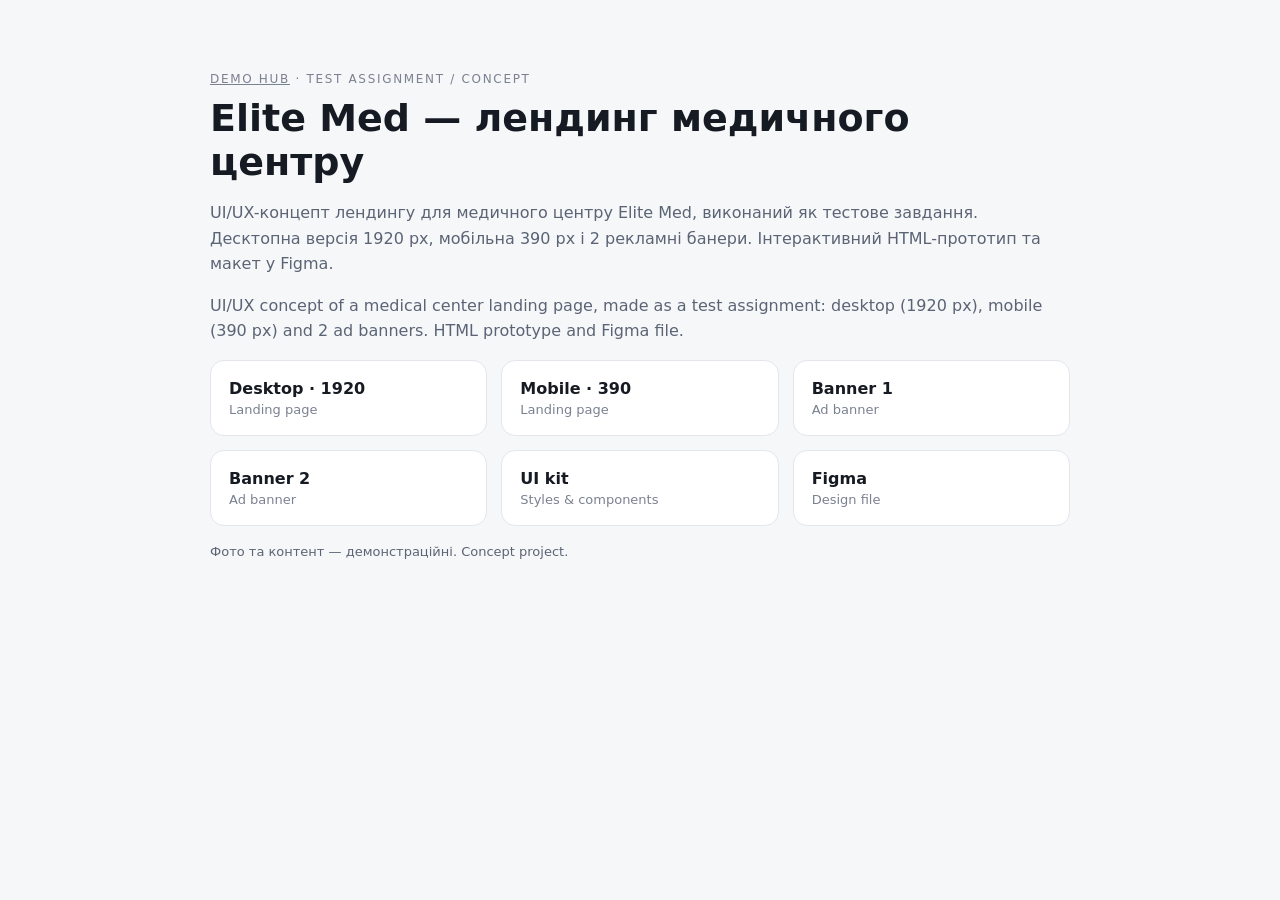
==== elite-med/index.html @ f40508cf "Add Elite Med landing concept (test assignment) + hub card" ====
<!doctype html><html lang="uk"><head><meta charset="utf-8"><meta name="viewport" content="width=device-width,initial-scale=1"><meta name="robots" content="noindex, nofollow"><title>Elite Med — Landing concept · Ramelia Agency</title>
<style>body{margin:0;font-family:system-ui,-apple-system,"Segoe UI",sans-serif;background:#f6f7f9;color:#161a22}.w{max-width:860px;margin:0 auto;padding:72px 24px}.k{letter-spacing:.14em;text-transform:uppercase;font-size:12px;color:#7a8191}h1{font-size:38px;margin:10px 0 14px}p{color:#5b6475;line-height:1.6}ul{list-style:none;padding:0;display:grid;grid-template-columns:repeat(auto-fill,minmax(220px,1fr));gap:14px}a.b{display:block;background:#fff;border:1px solid #e3e6eb;border-radius:14px;padding:18px;color:#161a22;text-decoration:none;font-weight:600}a.b span{display:block;font-weight:400;color:#7a8191;font-size:13px;margin-top:4px}a.b:hover{border-color:#2f6fed}</style></head><body><div class="w">
<div class="k"><a href="/" style="color:inherit">Demo Hub</a> · Test assignment / Concept</div><h1>Elite Med — лендинг медичного центру</h1>
<p>UI/UX-концепт лендингу для медичного центру Elite Med, виконаний як тестове завдання. Десктопна версія 1920 px, мобільна 390 px і 2 рекламні банери. Інтерактивний HTML-прототип та макет у Figma.</p>
<p lang="en">UI/UX concept of a medical center landing page, made as a test assignment: desktop (1920 px), mobile (390 px) and 2 ad banners. HTML prototype and Figma file.</p>
<ul>
<li><a class="b" href="landing-desktop.html">Desktop · 1920<span>Landing page</span></a></li>
<li><a class="b" href="landing-mobile.html">Mobile · 390<span>Landing page</span></a></li>
<li><a class="b" href="banner-1.html">Banner 1<span>Ad banner</span></a></li>
<li><a class="b" href="banner-2.html">Banner 2<span>Ad banner</span></a></li>
<li><a class="b" href="styles-components.html">UI kit<span>Styles &amp; components</span></a></li>
<li><a class="b" href="https://www.figma.com/design/aVAx12nJ6GWF9MsxP2FcDi" target="_blank" rel="noopener">Figma<span>Design file</span></a></li>
</ul><p style="font-size:13px">Фото та контент — демонстраційні. Concept project.</p></div></body></html>
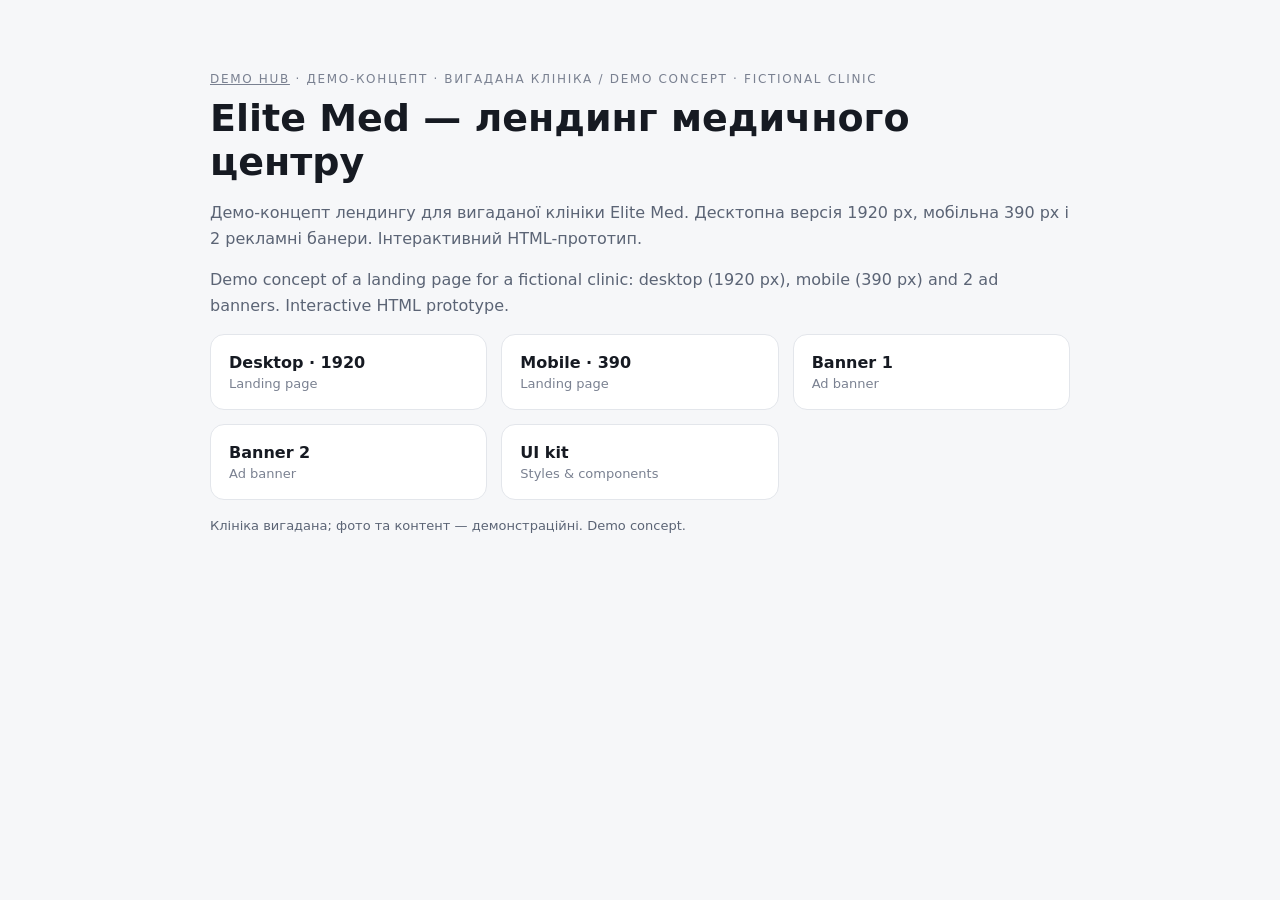
==== commit 1202de0e: "Elite Med: relabel as demo concept (fictional clinic), drop Figma link" ====
--- a/elite-med/index.html
+++ b/elite-med/index.html
@@ -1,13 +1,12 @@
 <!doctype html><html lang="uk"><head><meta charset="utf-8"><meta name="viewport" content="width=device-width,initial-scale=1"><meta name="robots" content="noindex, nofollow"><title>Elite Med — Landing concept · Ramelia Agency</title>
 <style>body{margin:0;font-family:system-ui,-apple-system,"Segoe UI",sans-serif;background:#f6f7f9;color:#161a22}.w{max-width:860px;margin:0 auto;padding:72px 24px}.k{letter-spacing:.14em;text-transform:uppercase;font-size:12px;color:#7a8191}h1{font-size:38px;margin:10px 0 14px}p{color:#5b6475;line-height:1.6}ul{list-style:none;padding:0;display:grid;grid-template-columns:repeat(auto-fill,minmax(220px,1fr));gap:14px}a.b{display:block;background:#fff;border:1px solid #e3e6eb;border-radius:14px;padding:18px;color:#161a22;text-decoration:none;font-weight:600}a.b span{display:block;font-weight:400;color:#7a8191;font-size:13px;margin-top:4px}a.b:hover{border-color:#2f6fed}</style></head><body><div class="w">
-<div class="k"><a href="/" style="color:inherit">Demo Hub</a> · Test assignment / Concept</div><h1>Elite Med — лендинг медичного центру</h1>
-<p>UI/UX-концепт лендингу для медичного центру Elite Med, виконаний як тестове завдання. Десктопна версія 1920 px, мобільна 390 px і 2 рекламні банери. Інтерактивний HTML-прототип та макет у Figma.</p>
-<p lang="en">UI/UX concept of a medical center landing page, made as a test assignment: desktop (1920 px), mobile (390 px) and 2 ad banners. HTML prototype and Figma file.</p>
+<div class="k"><a href="/" style="color:inherit">Demo Hub</a> · Демо-концепт · Вигадана клініка / Demo concept · Fictional clinic</div><h1>Elite Med — лендинг медичного центру</h1>
+<p>Демо-концепт лендингу для вигаданої клініки Elite Med. Десктопна версія 1920 px, мобільна 390 px і 2 рекламні банери. Інтерактивний HTML-прототип.</p>
+<p lang="en">Demo concept of a landing page for a fictional clinic: desktop (1920 px), mobile (390 px) and 2 ad banners. Interactive HTML prototype.</p>
 <ul>
 <li><a class="b" href="landing-desktop.html">Desktop · 1920<span>Landing page</span></a></li>
 <li><a class="b" href="landing-mobile.html">Mobile · 390<span>Landing page</span></a></li>
 <li><a class="b" href="banner-1.html">Banner 1<span>Ad banner</span></a></li>
 <li><a class="b" href="banner-2.html">Banner 2<span>Ad banner</span></a></li>
 <li><a class="b" href="styles-components.html">UI kit<span>Styles &amp; components</span></a></li>
-<li><a class="b" href="https://www.figma.com/design/aVAx12nJ6GWF9MsxP2FcDi" target="_blank" rel="noopener">Figma<span>Design file</span></a></li>
-</ul><p style="font-size:13px">Фото та контент — демонстраційні. Concept project.</p></div></body></html>
+</ul><p style="font-size:13px">Клініка вигадана; фото та контент — демонстраційні. Demo concept.</p></div></body></html>
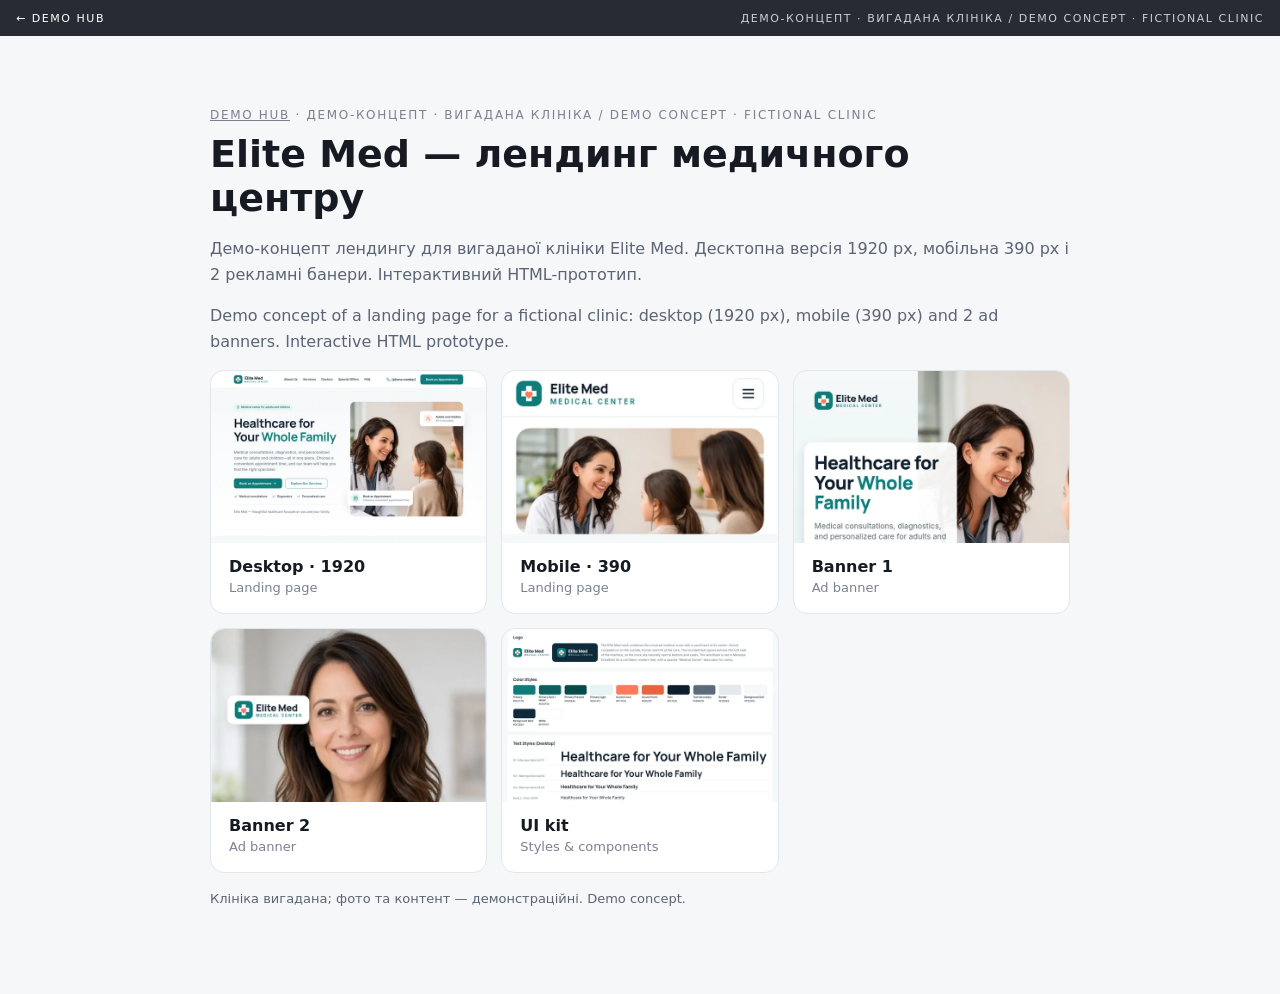
==== commit 27c9588e: "Elite Med fixes 4/5: pages" ====
--- a/elite-med/index.html
+++ b/elite-med/index.html
@@ -1,12 +1,12 @@
 <!doctype html><html lang="uk"><head><meta charset="utf-8"><meta name="viewport" content="width=device-width,initial-scale=1"><meta name="robots" content="noindex, nofollow"><title>Elite Med — Landing concept · Ramelia Agency</title>
-<style>body{margin:0;font-family:system-ui,-apple-system,"Segoe UI",sans-serif;background:#f6f7f9;color:#161a22}.w{max-width:860px;margin:0 auto;padding:72px 24px}.k{letter-spacing:.14em;text-transform:uppercase;font-size:12px;color:#7a8191}h1{font-size:38px;margin:10px 0 14px}p{color:#5b6475;line-height:1.6}ul{list-style:none;padding:0;display:grid;grid-template-columns:repeat(auto-fill,minmax(220px,1fr));gap:14px}a.b{display:block;background:#fff;border:1px solid #e3e6eb;border-radius:14px;padding:18px;color:#161a22;text-decoration:none;font-weight:600}a.b span{display:block;font-weight:400;color:#7a8191;font-size:13px;margin-top:4px}a.b:hover{border-color:#2f6fed}</style></head><body><div class="w">
+<style>body{margin:0;font-family:system-ui,-apple-system,"Segoe UI",sans-serif;background:#f6f7f9;color:#161a22}.w{max-width:860px;margin:0 auto;padding:72px 24px}.k{letter-spacing:.14em;text-transform:uppercase;font-size:12px;color:#7a8191}h1{font-size:38px;margin:10px 0 14px}p{color:#5b6475;line-height:1.6}ul{list-style:none;padding:0;display:grid;grid-template-columns:repeat(auto-fill,minmax(220px,1fr));gap:14px}a.b{display:block;background:#fff;border:1px solid #e3e6eb;border-radius:14px;padding:18px;color:#161a22;text-decoration:none;font-weight:600}a.b span{display:block;font-weight:400;color:#7a8191;font-size:13px;margin-top:4px}a.b img{display:block;width:calc(100% + 36px);margin:-18px -18px 14px;aspect-ratio:16/10;object-fit:cover;object-position:top;border-radius:14px 14px 0 0;background:#eef1f4;height:auto}a.b{overflow:hidden}a.b:hover{border-color:#2f6fed}</style><link rel="stylesheet" href="/_shared/demo-bar.css"><script src="/_shared/demo-bar.js" data-label='Демо-концепт · Вигадана клініка<span class="en"> / Demo concept · Fictional clinic</span>' defer></script></head><body><div class="w">
 <div class="k"><a href="/" style="color:inherit">Demo Hub</a> · Демо-концепт · Вигадана клініка / Demo concept · Fictional clinic</div><h1>Elite Med — лендинг медичного центру</h1>
 <p>Демо-концепт лендингу для вигаданої клініки Elite Med. Десктопна версія 1920 px, мобільна 390 px і 2 рекламні банери. Інтерактивний HTML-прототип.</p>
 <p lang="en">Demo concept of a landing page for a fictional clinic: desktop (1920 px), mobile (390 px) and 2 ad banners. Interactive HTML prototype.</p>
 <ul>
-<li><a class="b" href="landing-desktop.html">Desktop · 1920<span>Landing page</span></a></li>
-<li><a class="b" href="landing-mobile.html">Mobile · 390<span>Landing page</span></a></li>
-<li><a class="b" href="banner-1.html">Banner 1<span>Ad banner</span></a></li>
-<li><a class="b" href="banner-2.html">Banner 2<span>Ad banner</span></a></li>
-<li><a class="b" href="styles-components.html">UI kit<span>Styles &amp; components</span></a></li>
+<li><a class="b" href="landing-desktop.html"><img src="img/thumbs/landing-desktop.svg" alt="" loading="lazy" width="640" height="400">Desktop · 1920<span>Landing page</span></a></li>
+<li><a class="b" href="landing-mobile.html"><img src="img/thumbs/landing-mobile.svg" alt="" loading="lazy" width="640" height="400">Mobile · 390<span>Landing page</span></a></li>
+<li><a class="b" href="banner-1.html"><img src="img/thumbs/banner-1.svg" alt="" loading="lazy" width="640" height="400">Banner 1<span>Ad banner</span></a></li>
+<li><a class="b" href="banner-2.html"><img src="img/thumbs/banner-2.svg" alt="" loading="lazy" width="640" height="400">Banner 2<span>Ad banner</span></a></li>
+<li><a class="b" href="styles-components.html"><img src="img/thumbs/styles-components.svg" alt="" loading="lazy" width="640" height="400">UI kit<span>Styles &amp; components</span></a></li>
 </ul><p style="font-size:13px">Клініка вигадана; фото та контент — демонстраційні. Demo concept.</p></div></body></html>
--- a/_shared/demo-bar.css
+++ b/_shared/demo-bar.css
@@ -0,0 +1,8 @@
+/* Reusable Demo hub bar: <link rel="stylesheet" href="/_shared/demo-bar.css"><script src="/_shared/demo-bar.js" defer></script> */
+:root{--demo-bar-h:36px}
+html body{padding-top:var(--demo-bar-h)!important}
+.demo-bar{position:fixed;top:0;left:0;right:0;height:var(--demo-bar-h);z-index:2147483000;display:flex;align-items:center;gap:16px;padding:0 16px;background:rgba(22,26,34,.92);backdrop-filter:blur(6px);color:#c9ced8;font:500 11px/1 system-ui,-apple-system,"Segoe UI",sans-serif;letter-spacing:.14em;text-transform:uppercase;box-sizing:border-box}
+.demo-bar a{color:#fff;text-decoration:none;white-space:nowrap}
+.demo-bar a:hover{text-decoration:underline}
+.demo-bar span{overflow:hidden;text-overflow:ellipsis;white-space:nowrap;margin-left:auto}
+@media (max-width:600px){.demo-bar .en{display:none}.demo-bar{letter-spacing:.08em;gap:10px;padding:0 12px}}
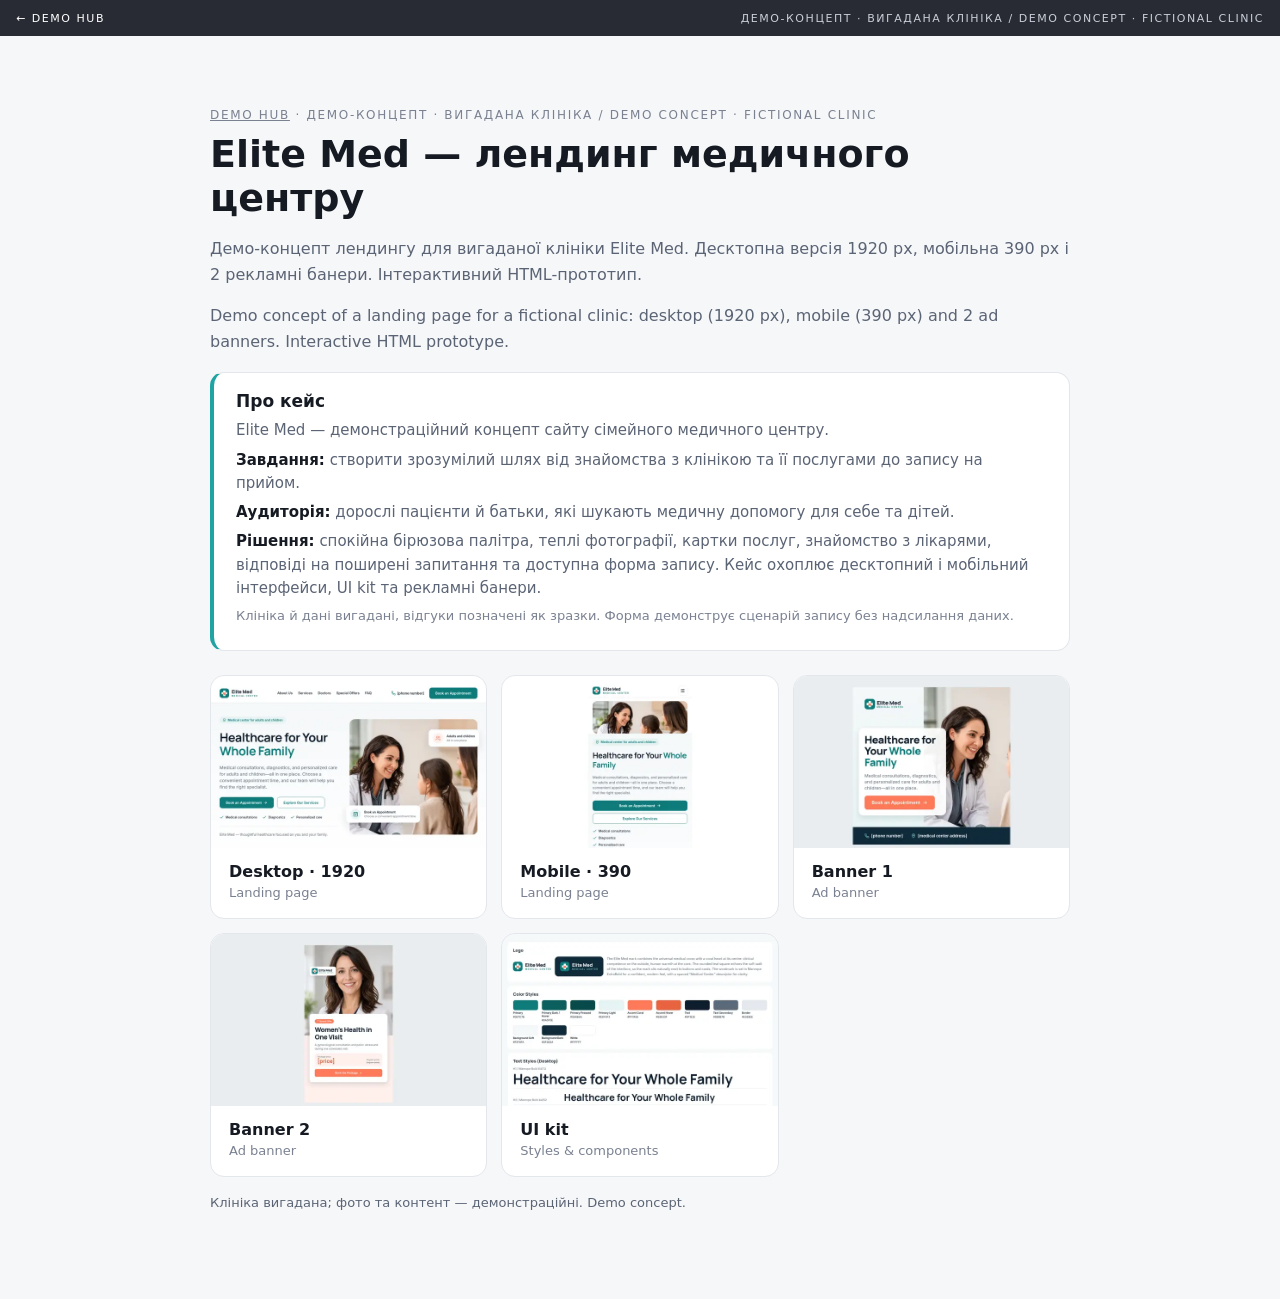
==== commit a82de1dd: "elite-med: add case description block to index" ====
--- a/elite-med/index.html
+++ b/elite-med/index.html
@@ -1,12 +1,18 @@
 <!doctype html><html lang="uk"><head><meta charset="utf-8"><meta name="viewport" content="width=device-width,initial-scale=1"><meta name="robots" content="noindex, nofollow"><title>Elite Med — Landing concept · Ramelia Agency</title>
-<style>body{margin:0;font-family:system-ui,-apple-system,"Segoe UI",sans-serif;background:#f6f7f9;color:#161a22}.w{max-width:860px;margin:0 auto;padding:72px 24px}.k{letter-spacing:.14em;text-transform:uppercase;font-size:12px;color:#7a8191}h1{font-size:38px;margin:10px 0 14px}p{color:#5b6475;line-height:1.6}ul{list-style:none;padding:0;display:grid;grid-template-columns:repeat(auto-fill,minmax(220px,1fr));gap:14px}a.b{display:block;background:#fff;border:1px solid #e3e6eb;border-radius:14px;padding:18px;color:#161a22;text-decoration:none;font-weight:600}a.b span{display:block;font-weight:400;color:#7a8191;font-size:13px;margin-top:4px}a.b img{display:block;width:calc(100% + 36px);margin:-18px -18px 14px;aspect-ratio:16/10;object-fit:cover;object-position:top;border-radius:14px 14px 0 0;background:#eef1f4;height:auto}a.b{overflow:hidden}a.b:hover{border-color:#2f6fed}</style><link rel="stylesheet" href="/_shared/demo-bar.css"><script src="/_shared/demo-bar.js" data-label='Демо-концепт · Вигадана клініка<span class="en"> / Demo concept · Fictional clinic</span>' defer></script></head><body><div class="w">
+<style>body{margin:0;font-family:system-ui,-apple-system,"Segoe UI",sans-serif;background:#f6f7f9;color:#161a22}.w{max-width:860px;margin:0 auto;padding:72px 24px}.k{letter-spacing:.14em;text-transform:uppercase;font-size:12px;color:#7a8191}h1{font-size:38px;margin:10px 0 14px}p{color:#5b6475;line-height:1.6}ul{list-style:none;padding:0;display:grid;grid-template-columns:repeat(auto-fill,minmax(220px,1fr));gap:14px}a.b{display:block;background:#fff;border:1px solid #e3e6eb;border-radius:14px;padding:18px;color:#161a22;text-decoration:none;font-weight:600}a.b span{display:block;font-weight:400;color:#7a8191;font-size:13px;margin-top:4px}a.b img{display:block;width:calc(100% + 36px);margin:-18px -18px 14px;aspect-ratio:16/10;object-fit:cover;object-position:top;border-radius:14px 14px 0 0;background:#eef1f4;height:auto}a.b{overflow:hidden}a.b:hover{border-color:#2f6fed}.case{background:#fff;border:1px solid #e3e6eb;border-left:4px solid #1fa3a3;border-radius:14px;padding:18px 22px;margin:18px 0 24px}.case h2{font-size:17px;margin:0 0 8px}.case p{margin:6px 0;font-size:15px;line-height:1.55}.case b{color:#161a22}.case .n{font-size:13px;color:#7a8191}@media(max-width:600px){.w{padding:48px 16px}h1{font-size:28px}.case{padding:14px 16px}.case p{font-size:14px}}</style><link rel="stylesheet" href="/_shared/demo-bar.css"><script src="/_shared/demo-bar.js" data-label='Демо-концепт · Вигадана клініка<span class="en"> / Demo concept · Fictional clinic</span>' defer></script></head><body><div class="w">
 <div class="k"><a href="/" style="color:inherit">Demo Hub</a> · Демо-концепт · Вигадана клініка / Demo concept · Fictional clinic</div><h1>Elite Med — лендинг медичного центру</h1>
 <p>Демо-концепт лендингу для вигаданої клініки Elite Med. Десктопна версія 1920 px, мобільна 390 px і 2 рекламні банери. Інтерактивний HTML-прототип.</p>
 <p lang="en">Demo concept of a landing page for a fictional clinic: desktop (1920 px), mobile (390 px) and 2 ad banners. Interactive HTML prototype.</p>
+<section class="case" aria-label="Про кейс"><h2>Про кейс</h2>
+<p>Elite Med — демонстраційний концепт сайту сімейного медичного центру.</p>
+<p><b>Завдання:</b> створити зрозумілий шлях від знайомства з клінікою та її послугами до запису на прийом.</p>
+<p><b>Аудиторія:</b> дорослі пацієнти й батьки, які шукають медичну допомогу для себе та дітей.</p>
+<p><b>Рішення:</b> спокійна бірюзова палітра, теплі фотографії, картки послуг, знайомство з лікарями, відповіді на поширені запитання та доступна форма запису. Кейс охоплює десктопний і мобільний інтерфейси, UI kit та рекламні банери.</p>
+<p class="n">Клініка й дані вигадані, відгуки позначені як зразки. Форма демонструє сценарій запису без надсилання даних.</p></section>
 <ul>
 <li><a class="b" href="landing-desktop.html"><img src="img/thumbs/landing-desktop.svg" alt="" loading="lazy" width="640" height="400">Desktop · 1920<span>Landing page</span></a></li>
 <li><a class="b" href="landing-mobile.html"><img src="img/thumbs/landing-mobile.svg" alt="" loading="lazy" width="640" height="400">Mobile · 390<span>Landing page</span></a></li>
 <li><a class="b" href="banner-1.html"><img src="img/thumbs/banner-1.svg" alt="" loading="lazy" width="640" height="400">Banner 1<span>Ad banner</span></a></li>
 <li><a class="b" href="banner-2.html"><img src="img/thumbs/banner-2.svg" alt="" loading="lazy" width="640" height="400">Banner 2<span>Ad banner</span></a></li>
-<li><a class="b" href="styles-components.html"><img src="img/thumbs/styles-components.svg" alt="" loading="lazy" width="640" height="400">UI kit<span>Styles &amp; components</span></a></li>
+<li><a class="b" href="styles-components.html"><img src="img/thumbs/styles-components.svg" alt="" loading="lazy" width="640" height="400">UI kit<span>Styles & components</span></a></li>
 </ul><p style="font-size:13px">Клініка вигадана; фото та контент — демонстраційні. Demo concept.</p></div></body></html>
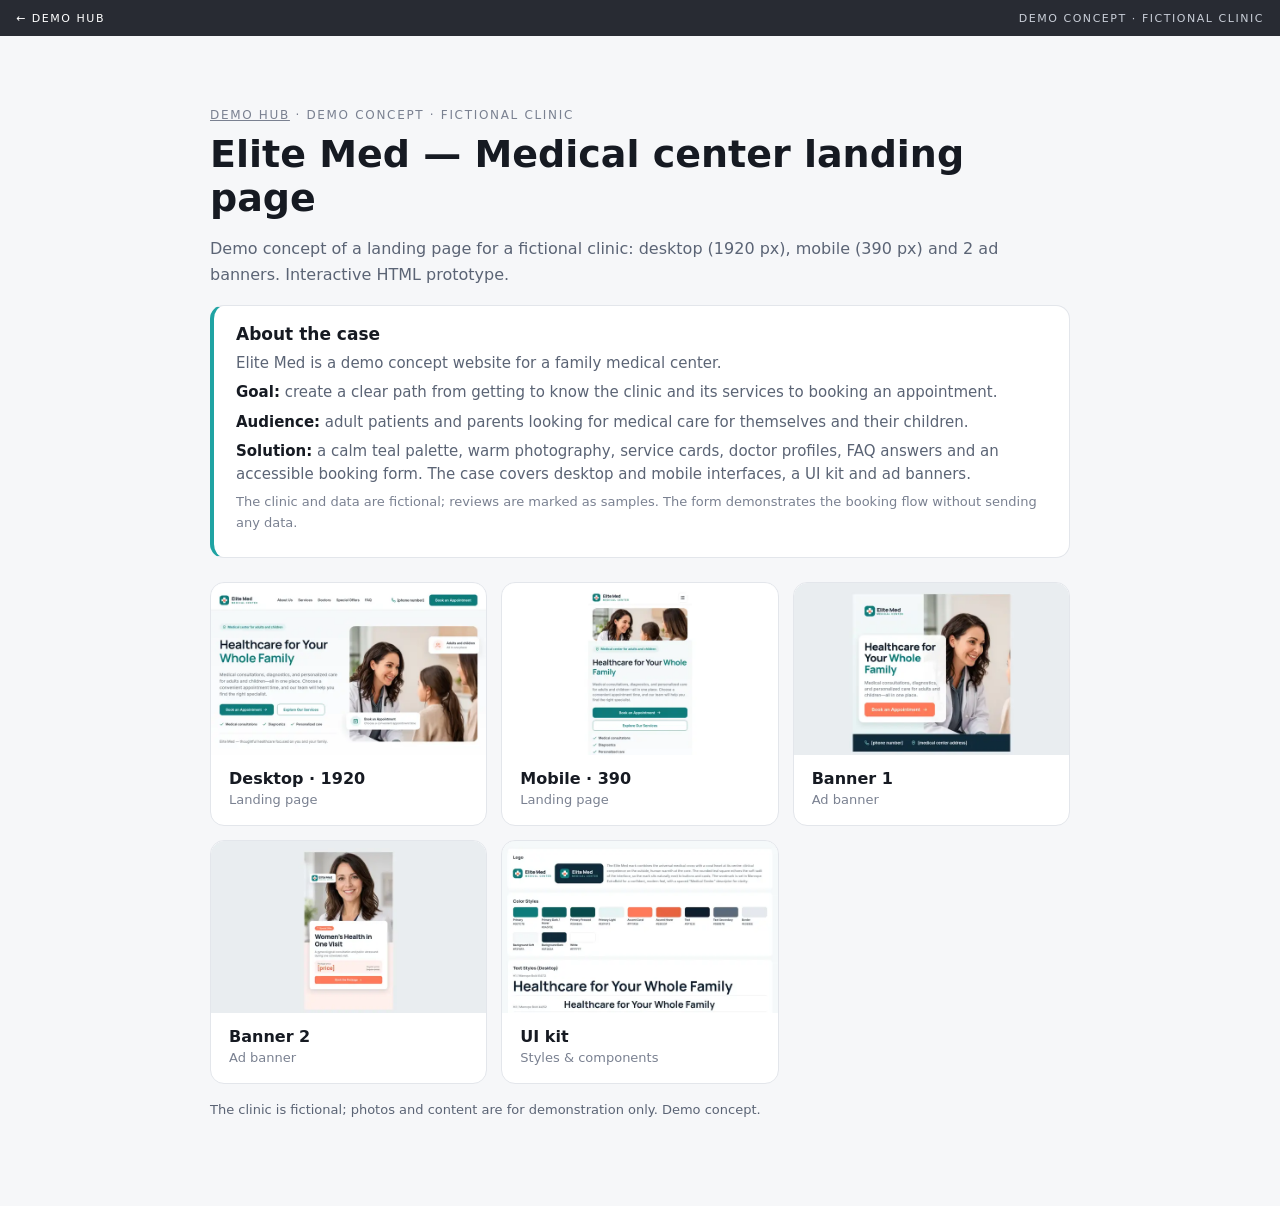
==== commit 0c940be6: "elite-med: English-only texts and demo bar label" ====
--- a/elite-med/index.html
+++ b/elite-med/index.html
@@ -1,18 +1,17 @@
-<!doctype html><html lang="uk"><head><meta charset="utf-8"><meta name="viewport" content="width=device-width,initial-scale=1"><meta name="robots" content="noindex, nofollow"><title>Elite Med — Landing concept · Ramelia Agency</title>
-<style>body{margin:0;font-family:system-ui,-apple-system,"Segoe UI",sans-serif;background:#f6f7f9;color:#161a22}.w{max-width:860px;margin:0 auto;padding:72px 24px}.k{letter-spacing:.14em;text-transform:uppercase;font-size:12px;color:#7a8191}h1{font-size:38px;margin:10px 0 14px}p{color:#5b6475;line-height:1.6}ul{list-style:none;padding:0;display:grid;grid-template-columns:repeat(auto-fill,minmax(220px,1fr));gap:14px}a.b{display:block;background:#fff;border:1px solid #e3e6eb;border-radius:14px;padding:18px;color:#161a22;text-decoration:none;font-weight:600}a.b span{display:block;font-weight:400;color:#7a8191;font-size:13px;margin-top:4px}a.b img{display:block;width:calc(100% + 36px);margin:-18px -18px 14px;aspect-ratio:16/10;object-fit:cover;object-position:top;border-radius:14px 14px 0 0;background:#eef1f4;height:auto}a.b{overflow:hidden}a.b:hover{border-color:#2f6fed}.case{background:#fff;border:1px solid #e3e6eb;border-left:4px solid #1fa3a3;border-radius:14px;padding:18px 22px;margin:18px 0 24px}.case h2{font-size:17px;margin:0 0 8px}.case p{margin:6px 0;font-size:15px;line-height:1.55}.case b{color:#161a22}.case .n{font-size:13px;color:#7a8191}@media(max-width:600px){.w{padding:48px 16px}h1{font-size:28px}.case{padding:14px 16px}.case p{font-size:14px}}</style><link rel="stylesheet" href="/_shared/demo-bar.css"><script src="/_shared/demo-bar.js" data-label='Демо-концепт · Вигадана клініка<span class="en"> / Demo concept · Fictional clinic</span>' defer></script></head><body><div class="w">
-<div class="k"><a href="/" style="color:inherit">Demo Hub</a> · Демо-концепт · Вигадана клініка / Demo concept · Fictional clinic</div><h1>Elite Med — лендинг медичного центру</h1>
-<p>Демо-концепт лендингу для вигаданої клініки Elite Med. Десктопна версія 1920 px, мобільна 390 px і 2 рекламні банери. Інтерактивний HTML-прототип.</p>
+<!doctype html><html lang="en"><head><meta charset="utf-8"><meta name="viewport" content="width=device-width,initial-scale=1"><meta name="robots" content="noindex, nofollow"><title>Elite Med — Landing concept · Ramelia Agency</title>
+<style>body{margin:0;font-family:system-ui,-apple-system,"Segoe UI",sans-serif;background:#f6f7f9;color:#161a22}.w{max-width:860px;margin:0 auto;padding:72px 24px}.k{letter-spacing:.14em;text-transform:uppercase;font-size:12px;color:#7a8191}h1{font-size:38px;margin:10px 0 14px}p{color:#5b6475;line-height:1.6}ul{list-style:none;padding:0;display:grid;grid-template-columns:repeat(auto-fill,minmax(220px,1fr));gap:14px}a.b{display:block;background:#fff;border:1px solid #e3e6eb;border-radius:14px;padding:18px;color:#161a22;text-decoration:none;font-weight:600}a.b span{display:block;font-weight:400;color:#7a8191;font-size:13px;margin-top:4px}a.b img{display:block;width:calc(100% + 36px);margin:-18px -18px 14px;aspect-ratio:16/10;object-fit:cover;object-position:top;border-radius:14px 14px 0 0;background:#eef1f4;height:auto}a.b{overflow:hidden}a.b:hover{border-color:#2f6fed}.case{background:#fff;border:1px solid #e3e6eb;border-left:4px solid #1fa3a3;border-radius:14px;padding:18px 22px;margin:18px 0 24px}.case h2{font-size:17px;margin:0 0 8px}.case p{margin:6px 0;font-size:15px;line-height:1.55}.case b{color:#161a22}.case .n{font-size:13px;color:#7a8191}@media(max-width:600px){.w{padding:48px 16px}h1{font-size:28px}.case{padding:14px 16px}.case p{font-size:14px}}</style><link rel="stylesheet" href="/_shared/demo-bar.css"><script src="/_shared/demo-bar.js" data-label='DEMO CONCEPT · FICTIONAL CLINIC' defer></script></head><body><div class="w">
+<div class="k"><a href="/" style="color:inherit">Demo Hub</a> · Demo concept · Fictional clinic</div><h1>Elite Med — Medical center landing page</h1>
 <p lang="en">Demo concept of a landing page for a fictional clinic: desktop (1920 px), mobile (390 px) and 2 ad banners. Interactive HTML prototype.</p>
-<section class="case" aria-label="Про кейс"><h2>Про кейс</h2>
-<p>Elite Med — демонстраційний концепт сайту сімейного медичного центру.</p>
-<p><b>Завдання:</b> створити зрозумілий шлях від знайомства з клінікою та її послугами до запису на прийом.</p>
-<p><b>Аудиторія:</b> дорослі пацієнти й батьки, які шукають медичну допомогу для себе та дітей.</p>
-<p><b>Рішення:</b> спокійна бірюзова палітра, теплі фотографії, картки послуг, знайомство з лікарями, відповіді на поширені запитання та доступна форма запису. Кейс охоплює десктопний і мобільний інтерфейси, UI kit та рекламні банери.</p>
-<p class="n">Клініка й дані вигадані, відгуки позначені як зразки. Форма демонструє сценарій запису без надсилання даних.</p></section>
+<section class="case" aria-label="About the case"><h2>About the case</h2>
+<p>Elite Med is a demo concept website for a family medical center.</p>
+<p><b>Goal:</b> create a clear path from getting to know the clinic and its services to booking an appointment.</p>
+<p><b>Audience:</b> adult patients and parents looking for medical care for themselves and their children.</p>
+<p><b>Solution:</b> a calm teal palette, warm photography, service cards, doctor profiles, FAQ answers and an accessible booking form. The case covers desktop and mobile interfaces, a UI kit and ad banners.</p>
+<p class="n">The clinic and data are fictional; reviews are marked as samples. The form demonstrates the booking flow without sending any data.</p></section>
 <ul>
 <li><a class="b" href="landing-desktop.html"><img src="img/thumbs/landing-desktop.svg" alt="" loading="lazy" width="640" height="400">Desktop · 1920<span>Landing page</span></a></li>
 <li><a class="b" href="landing-mobile.html"><img src="img/thumbs/landing-mobile.svg" alt="" loading="lazy" width="640" height="400">Mobile · 390<span>Landing page</span></a></li>
 <li><a class="b" href="banner-1.html"><img src="img/thumbs/banner-1.svg" alt="" loading="lazy" width="640" height="400">Banner 1<span>Ad banner</span></a></li>
 <li><a class="b" href="banner-2.html"><img src="img/thumbs/banner-2.svg" alt="" loading="lazy" width="640" height="400">Banner 2<span>Ad banner</span></a></li>
 <li><a class="b" href="styles-components.html"><img src="img/thumbs/styles-components.svg" alt="" loading="lazy" width="640" height="400">UI kit<span>Styles & components</span></a></li>
-</ul><p style="font-size:13px">Клініка вигадана; фото та контент — демонстраційні. Demo concept.</p></div></body></html>
+</ul><p style="font-size:13px">The clinic is fictional; photos and content are for demonstration only. Demo concept.</p></div></body></html>
